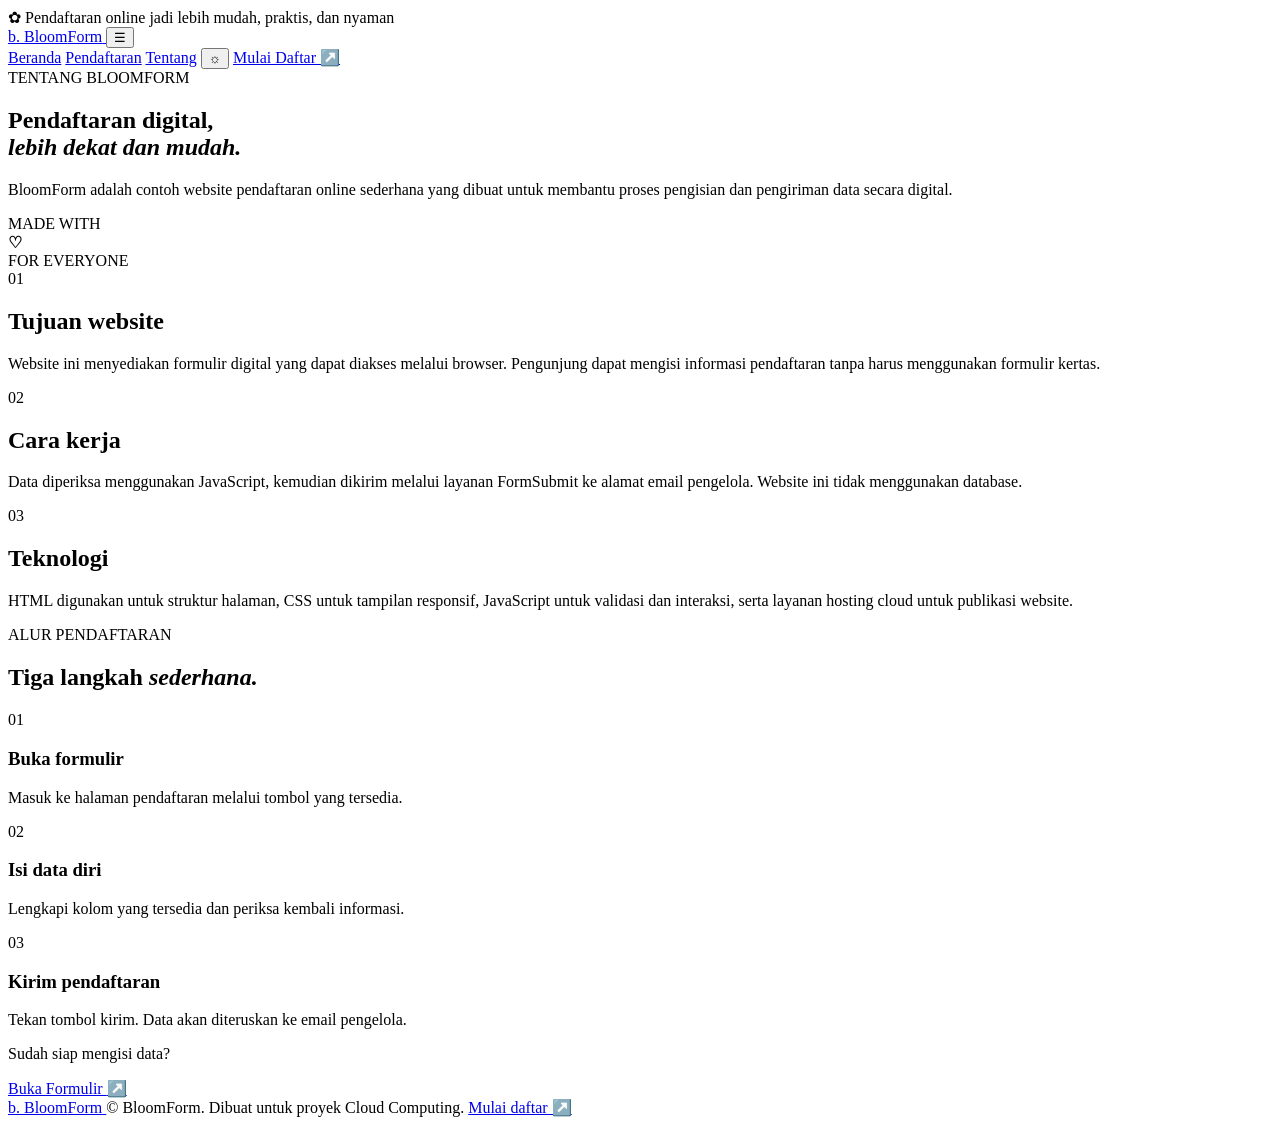
==== tentang.html @ 1be65e33 "Create tentang.html" ====
<!DOCTYPE html>
<html lang="id">
<head>
    <meta charset="UTF-8">
    <meta name="viewport" content="width=device-width, initial-scale=1.0">
    <meta name="description" content="Informasi tentang website BloomForm.">

    <title>Tentang — BloomForm</title>

    <link rel="preconnect" href="https://fonts.googleapis.com">
    <link rel="preconnect" href="https://fonts.gstatic.com" crossorigin>

    <link href="https://fonts.googleapis.com/css2?family=DM+Sans:wght@400;500;600;700&family=Playfair+Display:wght@600;700&display=swap" rel="stylesheet">

    <link rel="stylesheet" href="assets/style.css">
</head>
<body>

    <div class="announcement">
        ✿ Pendaftaran online jadi lebih mudah, praktis, dan nyaman
    </div>

    <header class="site-header">
        <a class="brand" href="index.html">
            <span class="brand-mark">b.</span>
            <span>Bloom<span class="brand-light">Form</span></span>
        </a>

        <button class="menu-toggle" aria-label="Buka navigasi" aria-expanded="false">☰</button>

        <nav class="nav">
            <a href="index.html">Beranda</a>
            <a href="daftar.html">Pendaftaran</a>
            <a class="active" href="tentang.html">Tentang</a>
            <button class="theme-toggle" type="button" aria-label="Ganti tema">☼</button>
            <a class="nav-cta" href="daftar.html">Mulai Daftar <span>↗️</span></a>
        </nav>
    </header>

    <main>

        <section class="about-hero container">

            <span class="eyebrow">
                <span class="eyebrow-dot"></span>
                TENTANG BLOOMFORM
            </span>

            <h1>
                Pendaftaran digital,<br>
                <em>lebih dekat dan mudah.</em>
            </h1>

            <p>
                BloomForm adalah contoh website pendaftaran online sederhana
                yang dibuat untuk membantu proses pengisian dan pengiriman
                data secara digital.
            </p>

            <div class="about-stamp">
                MADE WITH<br>
                <b>♡</b><br>
                FOR EVERYONE
            </div>

        </section>

        <section class="about-content">
            <div class="container about-grid">

                <article class="about-panel">
                    <span class="big-number">01</span>
                    <h2>Tujuan website</h2>
                    <p>
                        Website ini menyediakan formulir digital yang dapat
                        diakses melalui browser. Pengunjung dapat mengisi
                        informasi pendaftaran tanpa harus menggunakan
                        formulir kertas.
                    </p>
                </article>

                <article class="about-panel">
                    <span class="big-number">02</span>
                    <h2>Cara kerja</h2>
                    <p>
                        Data diperiksa menggunakan JavaScript, kemudian
                        dikirim melalui layanan FormSubmit ke alamat email
                        pengelola. Website ini tidak menggunakan database.
                    </p>
                </article>

                <article class="about-panel">
                    <span class="big-number">03</span>
                    <h2>Teknologi</h2>
                    <p>
                        HTML digunakan untuk struktur halaman, CSS untuk
                        tampilan responsif, JavaScript untuk validasi dan
                        interaksi, serta layanan hosting cloud untuk
                        publikasi website.
                    </p>
                </article>

            </div>
        </section>

        <section class="steps-section container">

            <div class="section-heading">
                <span class="eyebrow">ALUR PENDAFTARAN</span>
                <h2>Tiga langkah <em>sederhana.</em></h2>
            </div>

            <div class="steps">

                <div class="step">
                    <span>01</span>
                    <div>
                        <h3>Buka formulir</h3>
                        <p>
                            Masuk ke halaman pendaftaran melalui tombol
                            yang tersedia.
                        </p>
                    </div>
                </div>

                <div class="step">
                    <span>02</span>
                    <div>
                        <h3>Isi data diri</h3>
                        <p>
                            Lengkapi kolom yang tersedia dan periksa
                            kembali informasi.
                        </p>
                    </div>
                </div>

                <div class="step">
                    <span>03</span>
                    <div>
                        <h3>Kirim pendaftaran</h3>
                        <p>
                            Tekan tombol kirim. Data akan diteruskan
                            ke email pengelola.
                        </p>
                    </div>
                </div>

            </div>

            <div class="about-action">
                <p>Sudah siap mengisi data?</p>

                <a class="button button-primary" href="daftar.html">
                    Buka Formulir <span>↗️</span>
                </a>
            </div>

        </section>

    </main>

    <footer class="footer">
        <div class="container footer-inner">

            <a class="brand" href="index.html">
                <span class="brand-mark">b.</span>
                <span>Bloom<span class="brand-light">Form</span></span>
            </a>

            <span>
                © <span class="year"></span>
                BloomForm. Dibuat untuk proyek Cloud Computing.
            </span>

            <a href="daftar.html">Mulai daftar ↗️</a>

        </div>
    </footer>

    <script src="assets/script.js"></script>
</body>
</html>
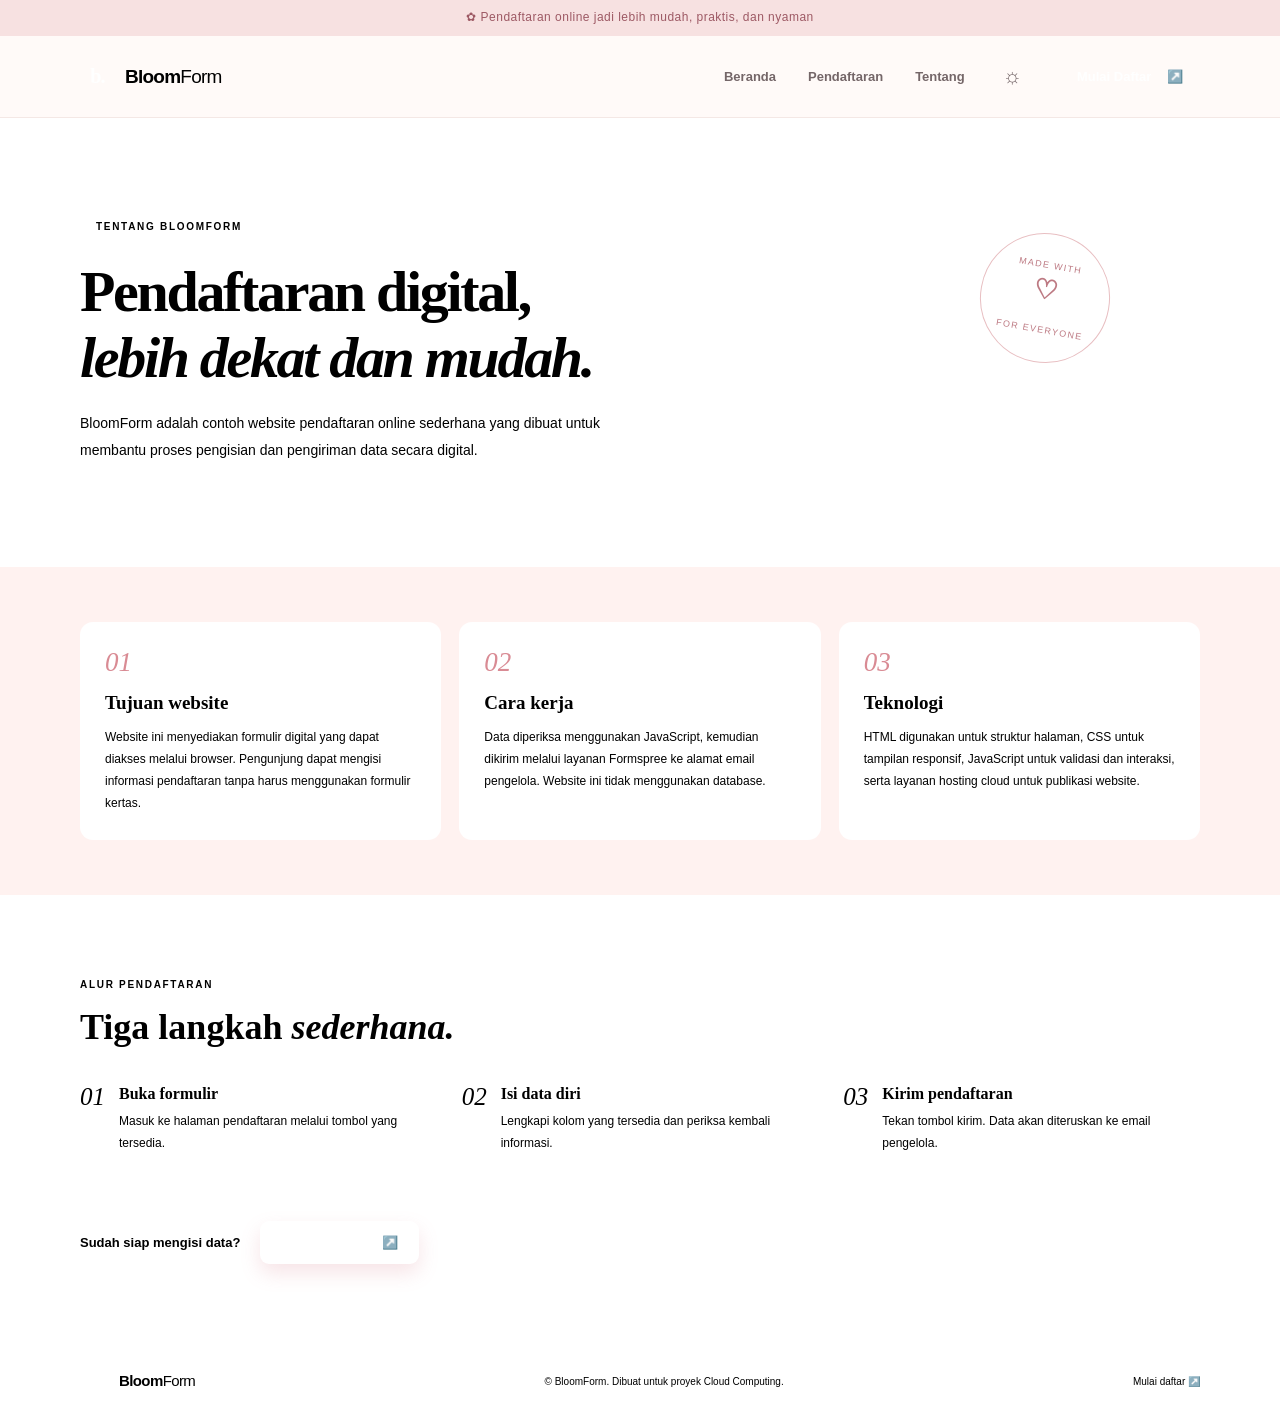
==== commit 7877e4a1: "Update tentang.html" ====
--- a/tentang.html
+++ b/tentang.html
@@ -1,3 +1,4 @@
+
 <!DOCTYPE html>
 <html lang="id">
 <head>
@@ -84,7 +85,7 @@
                     <h2>Cara kerja</h2>
                     <p>
                         Data diperiksa menggunakan JavaScript, kemudian
-                        dikirim melalui layanan FormSubmit ke alamat email
+                        dikirim melalui layanan Formspree ke alamat email
                         pengelola. Website ini tidak menggunakan database.
                     </p>
                 </article>
--- a/assets/style.css
+++ b/assets/style.css
@@ -0,0 +1,1213 @@
+root {
+    --bg: #fffaf8;
+    --surface: #fff;
+    --surface-soft: #fff1f0;
+    --pink: #d97886;
+    --pink-dark: #b95d6d;
+    --pink-pale: #f8dfe0;
+    --ink: #342a2c;
+    --muted: #887a7b;
+    --line: #f0e2df;
+    --shadow: 0 22px 60px rgba(126,74,80,.10);
+}
+
+* {
+    box-sizing: border-box;
+}
+
+html {
+    scroll-behavior: smooth;
+}
+
+body {
+    margin: 0;
+    background: var(--bg);
+    color: var(--ink);
+    font-family: "DM Sans", sans-serif;
+    line-height: 1.65;
+}
+
+a {
+    color: inherit;
+    text-decoration: none;
+}
+
+.container {
+    width: min(1120px, calc(100% - 48px));
+    margin-inline: auto;
+}
+
+.announcement {
+    text-align: center;
+    background: #f7e1e1;
+    color: #9d5964;
+    font-size: 12px;
+    letter-spacing: .04em;
+    padding: 8px 15px;
+}
+
+.site-header {
+    height: 82px;
+    padding: 0 max(24px, calc((100% - 1120px)/2));
+    display: flex;
+    align-items: center;
+    justify-content: space-between;
+    background: rgba(255,250,248,.92);
+    position: sticky;
+    top: 0;
+    z-index: 10;
+    border-bottom: 1px solid rgba(240,226,223,.75);
+    backdrop-filter: blur(12px);
+}
+
+.brand {
+    display: flex;
+    align-items: center;
+    gap: 10px;
+    font-size: 19px;
+    font-weight: 700;
+    letter-spacing: -.04em;
+}
+
+.brand-mark {
+    width: 35px;
+    height: 35px;
+    display: grid;
+    place-items: center;
+    background: var(--pink);
+    color: white;
+    border-radius: 12px 12px 12px 4px;
+    font-family: "Playfair Display", serif;
+    font-size: 20px;
+}
+
+.brand-light {
+    font-weight: 500;
+    color: var(--pink);
+}
+
+.nav {
+    display: flex;
+    align-items: center;
+    gap: 32px;
+    font-size: 13px;
+    font-weight: 600;
+    color: #746668;
+}
+
+.nav > a:not(.nav-cta):hover,
+.nav > a.active {
+    color: var(--pink-dark);
+}
+
+.nav-cta {
+    padding: 11px 17px;
+    border-radius: 9px;
+    background: var(--pink);
+    color: white;
+}
+
+.nav-cta span,
+.button span {
+    margin-left: 12px;
+}
+
+.theme-toggle,
+.menu-toggle {
+    border: 0;
+    background: transparent;
+    color: var(--pink-dark);
+    font-size: 21px;
+    cursor: pointer;
+}
+
+.menu-toggle {
+    display: none;
+}
+
+/* BERANDA */
+
+.hero {
+    min-height: 590px;
+    display: grid;
+    grid-template-columns: 1.02fr .98fr;
+    align-items: center;
+    gap: 35px;
+    padding-top: 48px;
+    padding-bottom: 65px;
+}
+
+.eyebrow {
+    display: inline-flex;
+    align-items: center;
+    gap: 9px;
+    color: var(--pink-dark);
+    font-size: 10px;
+    font-weight: 700;
+    letter-spacing: .17em;
+}
+
+.eyebrow-dot {
+    width: 7px;
+    height: 7px;
+    background: var(--pink);
+    border-radius: 50%;
+}
+
+h1, h2, h3, p {
+    margin-top: 0;
+}
+
+.hero h1,
+.form-intro h1,
+.about-hero h1 {
+    font: 700 clamp(42px, 5.4vw, 66px)/1.13 "Playfair Display", serif;
+    letter-spacing: -.04em;
+    margin: 20px 0;
+}
+
+.hero h1 em,
+.section-heading h2 em,
+.form-intro h1 em,
+.about-hero h1 em {
+    font-weight: 600;
+    color: var(--pink);
+    font-style: italic;
+}
+
+.hero-desc {
+    max-width: 470px;
+    color: var(--muted);
+    font-size: 15px;
+    line-height: 1.9;
+}
+
+.hero-actions {
+    display: flex;
+    align-items: center;
+    gap: 25px;
+    margin-top: 29px;
+}
+
+.button {
+    display: inline-flex;
+    align-items: center;
+    justify-content: center;
+    border: 0;
+    border-radius: 9px;
+    padding: 14px 21px;
+    font: 700 13px "DM Sans", sans-serif;
+    cursor: pointer;
+    transition: .2s;
+}
+
+.button:hover,
+.nav-cta:hover {
+    transform: translateY(-2px);
+    filter: brightness(.98);
+}
+
+.button-primary {
+    background: var(--pink);
+    color: white;
+    box-shadow: 0 9px 20px rgba(217,120,134,.2);
+}
+
+.text-link {
+    font-size: 12px;
+    font-weight: 700;
+    color: #806e70;
+}
+
+.text-link span {
+    color: var(--pink);
+    margin-left: 7px;
+}
+
+.hero-note {
+    display: flex;
+    align-items: center;
+    gap: 10px;
+    color: #9b8b8c;
+    font-size: 11px;
+    margin-top: 42px;
+}
+
+.note-icon {
+    font-size: 20px;
+    color: var(--pink);
+}
+
+.hero-art {
+    height: 455px;
+    position: relative;
+    display: grid;
+    place-items: center;
+}
+
+.art-blob {
+    position: absolute;
+    width: 370px;
+    height: 370px;
+    border-radius: 47% 53% 60% 40% / 47% 42% 58% 53%;
+    background: linear-gradient(140deg,#f9e2e1,#f4cfd0);
+    transform: rotate(-9deg);
+}
+
+.form-preview {
+    position: relative;
+    width: 280px;
+    background: white;
+    border-radius: 17px;
+    padding: 24px 25px;
+    box-shadow: 0 25px 70px rgba(129,77,83,.17);
+    transform: rotate(2deg);
+}
+
+.preview-top {
+    display: flex;
+    justify-content: space-between;
+    align-items: center;
+}
+
+.preview-logo {
+    font: 700 22px "Playfair Display";
+    color: var(--pink);
+}
+
+.preview-status {
+    font-size: 8px;
+    letter-spacing: .15em;
+    color: #b58c91;
+}
+
+.preview-kicker {
+    font-size: 8px;
+    letter-spacing: .2em;
+    color: var(--pink);
+    font-weight: 700;
+    margin: 22px 0 5px;
+}
+
+.form-preview h3 {
+    font: 700 25px/1.15 "Playfair Display";
+    margin-bottom: 19px;
+}
+
+.preview-field {
+    border: 1px solid #f0e6e4;
+    border-radius: 7px;
+    padding: 8px 10px;
+    margin-top: 9px;
+}
+
+.preview-field small,
+.preview-field span {
+    display: block;
+}
+
+.preview-field small {
+    font-size: 8px;
+    color: #9d8588;
+}
+
+.preview-field span {
+    font-size: 10px;
+    color: #b8acad;
+}
+
+.preview-submit {
+    background: var(--pink);
+    color: white;
+    border-radius: 6px;
+    margin-top: 13px;
+    padding: 10px;
+    font-size: 9px;
+    text-align: center;
+}
+
+.preview-submit span {
+    float: right;
+}
+
+.preview-foot {
+    text-align: center;
+    font-size: 8px;
+    color: #b99da1;
+    margin-top: 13px;
+}
+
+.mini-card {
+    position: absolute;
+    display: flex;
+    align-items: center;
+    gap: 10px;
+    background: white;
+    padding: 12px 15px;
+    border-radius: 11px;
+    box-shadow: var(--shadow);
+    z-index: 2;
+}
+
+.mini-card b,
+.mini-card small {
+    display: block;
+}
+
+.mini-card b {
+    font-size: 10px;
+}
+
+.mini-card small {
+    font-size: 8px;
+    color: #a28e90;
+}
+
+.mini-icon,
+.check-icon {
+    width: 30px;
+    height: 30px;
+    border-radius: 9px;
+    display: grid;
+    place-items: center;
+    background: #fff0ef;
+    color: var(--pink);
+    font-size: 17px;
+}
+
+.check-icon {
+    background: #edf5ed;
+    color: #6b9b76;
+}
+
+.card-top {
+    top: 65px;
+    left: 0;
+}
+
+.card-bottom {
+    bottom: 50px;
+    right: -5px;
+}
+
+.flower {
+    position: absolute;
+    color: #d98791;
+}
+
+.flower-one {
+    font-size: 48px;
+    top: 22px;
+    right: 55px;
+}
+
+.flower-two {
+    font-size: 35px;
+    bottom: 28px;
+    left: 30px;
+}
+
+.sparkle {
+    position: absolute;
+    color: #ce8790;
+}
+
+.sparkle-one {
+    font-size: 30px;
+    left: 50px;
+    top: 135px;
+}
+
+.sparkle-two {
+    font-size: 23px;
+    right: 42px;
+    bottom: 120px;
+}
+
+/* KEUNGGULAN */
+
+.benefits-section {
+    background: #fff4f2;
+    padding: 75px 0 85px;
+}
+
+.section-heading {
+    margin-bottom: 33px;
+}
+
+.section-heading.centered {
+    text-align: center;
+}
+
+.section-heading h2,
+.steps-section h2 {
+    font: 700 36px "Playfair Display";
+    margin: 10px 0;
+}
+
+.section-heading p {
+    color: var(--muted);
+    font-size: 13px;
+}
+
+.benefit-grid {
+    display: grid;
+    grid-template-columns: repeat(3,1fr);
+    gap: 18px;
+}
+
+.benefit-card {
+    padding: 27px;
+    background: white;
+    border: 1px solid #f5e7e4;
+    border-radius: 13px;
+}
+
+.benefit-icon {
+    width: 40px;
+    height: 40px;
+    display: grid;
+    place-items: center;
+    background: #fff0ef;
+    border-radius: 12px;
+    color: var(--pink);
+    font-size: 23px;
+}
+
+.benefit-card h3 {
+    font: 700 17px "Playfair Display";
+    margin: 18px 0 8px;
+}
+
+.benefit-card p {
+    color: var(--muted);
+    font-size: 12px;
+    margin: 0;
+    line-height: 1.8;
+}
+
+/* CTA */
+
+.bottom-cta {
+    position: relative;
+    overflow: hidden;
+    background: #d97886;
+    color: white;
+    border-radius: 17px;
+    margin-top: 75px;
+    margin-bottom: 75px;
+    padding: 36px 43px;
+    display: flex;
+    align-items: center;
+    justify-content: space-between;
+}
+
+.bottom-cta .eyebrow {
+    color: #ffe7e8;
+}
+
+.bottom-cta h2 {
+    font: 700 29px "Playfair Display";
+    margin: 7px 0;
+}
+
+.bottom-cta p {
+    font-size: 12px;
+    color: #ffe8e9;
+    margin: 0;
+}
+
+.button-light {
+    background: white;
+    color: #b85e6d;
+    position: relative;
+    z-index: 1;
+}
+
+.cta-flower {
+    position: absolute;
+    font-size: 140px;
+    right: 250px;
+    top: -40px;
+    color: rgba(255,255,255,.12);
+}
+
+/* FOOTER */
+
+.footer {
+    border-top: 1px solid var(--line);
+    padding: 23px 0;
+}
+
+.footer-inner {
+    display: flex;
+    align-items: center;
+    justify-content: space-between;
+    gap: 15px;
+}
+
+.footer-inner > span,
+.footer-inner > a:last-child {
+    font-size: 10px;
+    color: var(--muted);
+}
+
+.footer .brand {
+    font-size: 15px;
+}
+
+.footer .brand-mark {
+    width: 29px;
+    height: 29px;
+    font-size: 16px;
+}
+
+/* FORMULIR */
+
+.form-page {
+    display: grid;
+    grid-template-columns: .72fr 1.28fr;
+    gap: 70px;
+    padding-top: 75px;
+    padding-bottom: 85px;
+    align-items: start;
+}
+
+.form-intro {
+    position: sticky;
+    top: 130px;
+    padding-top: 30px;
+}
+
+.form-intro h1 {
+    font-size: 49px;
+}
+
+.form-intro > p,
+.about-hero > p {
+    font-size: 14px;
+    color: var(--muted);
+    line-height: 1.9;
+    max-width: 360px;
+}
+
+.form-side-note {
+    display: flex;
+    gap: 13px;
+    align-items: center;
+    margin-top: 42px;
+    padding: 15px;
+    background: #fff0ef;
+    border-radius: 11px;
+    max-width: 280px;
+}
+
+.form-side-note > span {
+    font-size: 24px;
+    color: var(--pink);
+}
+
+.form-side-note b,
+.form-side-note small {
+    display: block;
+}
+
+.form-side-note b {
+    font-size: 11px;
+}
+
+.form-side-note small {
+    font-size: 10px;
+    color: var(--muted);
+}
+
+.side-decoration {
+    font-size: 115px;
+    color: #f5dddd;
+    margin: 25px 0 0 35px;
+}
+
+.form-card {
+    background: white;
+    border: 1px solid var(--line);
+    border-radius: 16px;
+    padding: 34px;
+    box-shadow: var(--shadow);
+}
+
+.form-card-heading {
+    display: flex;
+    align-items: end;
+    justify-content: space-between;
+    border-bottom: 1px solid var(--line);
+    padding-bottom: 20px;
+    margin-bottom: 24px;
+}
+
+.form-card-heading h2 {
+    font: 700 25px "Playfair Display";
+    margin: 5px 0 0;
+}
+
+.required-note {
+    font-size: 10px;
+    color: var(--muted);
+}
+
+.field-row {
+    display: grid;
+    grid-template-columns: 1fr 1fr;
+    gap: 17px;
+}
+
+.field {
+    margin-bottom: 17px;
+}
+
+.field label {
+    display: block;
+    font-size: 11px;
+    font-weight: 700;
+    margin-bottom: 7px;
+}
+
+.field label span,
+.consent b {
+    color: var(--pink-dark);
+}
+
+.field label small {
+    font-weight: 400;
+    color: var(--muted);
+}
+
+input,
+select,
+textarea {
+    width: 100%;
+    border: 1px solid #eadedc;
+    border-radius: 8px;
+    background: #fffdfc;
+    padding: 12px 13px;
+    font: 12px "DM Sans", sans-serif;
+    color: var(--ink);
+    outline: none;
+    transition: .2s;
+}
+
+input:focus,
+select:focus,
+textarea:focus {
+    border-color: var(--pink);
+    box-shadow: 0 0 0 3px rgba(217,120,134,.12);
+}
+
+input::placeholder,
+textarea::placeholder {
+    color: #b9acad;
+}
+
+textarea {
+    resize: vertical;
+    min-height: 78px;
+}
+
+.consent {
+    display: flex;
+    align-items: flex-start;
+    gap: 10px;
+    font-size: 10px;
+    color: #837577;
+    line-height: 1.7;
+    margin: 5px 0 20px;
+}
+
+.consent input {
+    width: 15px;
+    height: 15px;
+    accent-color: var(--pink);
+    margin-top: 2px;
+    flex-shrink: 0;
+}
+
+.submit-button {
+    width: 100%;
+}
+
+.submit-button:disabled {
+    opacity: .65;
+    cursor: not-allowed;
+}
+
+.form-privacy {
+    text-align: center;
+    font-size: 9px;
+    color: #a18f91;
+    margin: 12px 0 0;
+}
+
+.form-message {
+    font-size: 11px;
+    text-align: center;
+    margin-top: 12px;
+    color: #b24f5e;
+}
+
+.honey {
+    position: absolute;
+    left: -5000px;
+}
+
+.success-panel {
+    text-align: center;
+    padding: 35px 10px;
+}
+
+.success-panel[hidden] {
+    display: none;
+}
+
+.success-symbol {
+    width: 58px;
+    height: 58px;
+    border-radius: 50%;
+    display: grid;
+    place-items: center;
+    background: #edf6ee;
+    color: #63956d;
+    font-size: 28px;
+    margin: 0 auto 17px;
+}
+
+.success-panel h2 {
+    font: 700 30px "Playfair Display";
+}
+
+.success-panel p {
+    font-size: 13px;
+    color: var(--muted);
+    max-width: 340px;
+    margin: 0 auto 22px;
+}
+
+/* TENTANG */
+
+.about-hero {
+    position: relative;
+    padding-top: 95px;
+    padding-bottom: 90px;
+}
+
+.about-hero h1 {
+    font-size: 58px;
+}
+
+.about-hero > p {
+    max-width: 560px;
+}
+
+.about-stamp {
+    position: absolute;
+    right: 8%;
+    top: 115px;
+    width: 130px;
+    height: 130px;
+    border: 1px solid #e8bfc2;
+    border-radius: 50%;
+    display: grid;
+    place-content: center;
+    text-align: center;
+    color: #bd7a83;
+    font-size: 9px;
+    letter-spacing: .15em;
+    transform: rotate(10deg);
+}
+
+.about-stamp b {
+    font-size: 27px;
+    line-height: 1.3;
+}
+
+.about-content {
+    background: #fff2f0;
+    padding: 55px 0;
+}
+
+.about-grid {
+    display: grid;
+    grid-template-columns: repeat(3,1fr);
+    gap: 18px;
+}
+
+.about-panel {
+    background: white;
+    border-radius: 13px;
+    padding: 25px;
+}
+
+.big-number {
+    font: italic 27px "Playfair Display";
+    color: #d98b94;
+}
+
+.about-panel h2 {
+    font: 700 19px "Playfair Display";
+    margin: 12px 0;
+}
+
+.about-panel p,
+.step p {
+    font-size: 12px;
+    color: var(--muted);
+    line-height: 1.85;
+    margin: 0;
+}
+
+.steps-section {
+    padding-top: 75px;
+    padding-bottom: 80px;
+}
+
+.steps {
+    display: grid;
+    grid-template-columns: repeat(3,1fr);
+    gap: 25px;
+    margin-top: 35px;
+}
+
+.step {
+    display: flex;
+    gap: 14px;
+}
+
+.step > span {
+    font: italic 25px "Playfair Display";
+    color: var(--pink);
+}
+
+.step h3 {
+    font: 700 16px "Playfair Display";
+    margin: 2px 0 7px;
+}
+
+.about-action {
+    display: flex;
+    align-items: center;
+    gap: 20px;
+    margin-top: 42px;
+    padding-top: 25px;
+    border-top: 1px solid var(--line);
+}
+
+.about-action p {
+    font-size: 13px;
+    font-weight: 700;
+    margin: 0;
+}
+
+/* DARK MODE */
+
+body.dark {
+    --bg: #211b1d;
+    --surface: #2b2326;
+    --surface-soft: #38282d;
+    --ink: #f7e9e9;
+    --muted: #c0aeb1;
+    --line: #49383d;
+    --shadow: 0 22px 60px rgba(0,0,0,.2);
+    background: var(--bg);
+    color: var(--ink);
+}
+
+body.dark .site-header {
+    background: rgba(33,27,29,.94);
+}
+
+body.dark .benefits-section,
+body.dark .about-content {
+    background: #2b2225;
+}
+
+body.dark .benefit-card,
+body.dark .form-card,
+body.dark .about-panel,
+body.dark .mini-card,
+body.dark .form-preview {
+    background: #33292d;
+    border-color: #4a383e;
+}
+
+body.dark input,
+body.dark select,
+body.dark textarea {
+    background: #2b2326;
+    border-color: #57434a;
+    color: var(--ink);
+}
+
+body.dark .preview-field {
+    border-color: #59464b;
+}
+
+body.dark .preview-field span {
+    color: #c4afb2;
+}
+
+body.dark .form-preview h3 {
+    color: #f7e9e9;
+}
+
+body.dark .form-side-note {
+    background: #38282d;
+}
+
+body.dark .nav {
+    color: #d0bfc1;
+}
+
+body.dark .footer {
+    border-color: var(--line);
+}
+
+/* RESPONSIVE TABLET */
+
+@media (max-width: 800px) {
+    .nav {
+        gap: 17px;
+    }
+
+    .hero {
+        grid-template-columns: 1fr;
+        padding-top: 55px;
+    }
+
+    .hero-copy {
+        max-width: 600px;
+    }
+
+    .hero-art {
+        height: 410px;
+    }
+
+    .form-page {
+        grid-template-columns: 1fr;
+        gap: 25px;
+    }
+
+    .form-intro {
+        position: static;
+        padding-top: 0;
+    }
+
+    .form-intro h1 {
+        font-size: 42px;
+    }
+
+    .side-decoration {
+        display: none;
+    }
+
+    .form-side-note {
+        margin-top: 20px;
+    }
+
+    .about-stamp {
+        right: 4%;
+        top: 110px;
+    }
+
+    .about-hero h1 {
+        font-size: 48px;
+    }
+}
+
+/* RESPONSIVE HP */
+
+@media (max-width: 600px) {
+    .container {
+        width: min(100% - 32px, 500px);
+    }
+
+    .site-header {
+        height: 68px;
+        padding: 0 16px;
+    }
+
+    .menu-toggle {
+        display: block;
+    }
+
+    .nav {
+        display: none;
+        position: absolute;
+        top: 68px;
+        left: 0;
+        right: 0;
+        background: var(--bg);
+        padding: 18px 20px 22px;
+        box-shadow: 0 12px 20px rgba(80,50,55,.08);
+        flex-direction: column;
+        align-items: stretch;
+        gap: 16px;
+    }
+
+    .nav.open {
+        display: flex;
+    }
+
+    .nav-cta {
+        text-align: center;
+    }
+
+    .theme-toggle {
+        align-self: flex-start;
+    }
+
+    .hero {
+        padding-top: 48px;
+        padding-bottom: 35px;
+        gap: 5px;
+    }
+
+    .hero h1 {
+        font-size: 44px;
+    }
+
+    .hero-desc {
+        font-size: 13px;
+    }
+
+    .hero-actions {
+        gap: 16px;
+        flex-wrap: wrap;
+    }
+
+    .hero-note {
+        margin-top: 28px;
+        font-size: 9px;
+    }
+
+    .hero-art {
+        height: 370px;
+    }
+
+    .art-blob {
+        width: 290px;
+        height: 290px;
+    }
+
+    .form-preview {
+        width: 245px;
+        padding: 20px;
+    }
+
+    .card-top {
+        left: -3px;
+        top: 43px;
+    }
+
+    .card-bottom {
+        right: -3px;
+        bottom: 34px;
+    }
+
+    .flower-one {
+        right: 18px;
+    }
+
+    .benefits-section {
+        padding: 55px 0;
+    }
+
+    .section-heading h2,
+    .steps-section h2 {
+        font-size: 29px;
+    }
+
+    .benefit-grid,
+    .about-grid,
+    .steps {
+        grid-template-columns: 1fr;
+    }
+
+    .benefit-card {
+        padding: 22px;
+    }
+
+    .bottom-cta {
+        margin-top: 45px;
+        margin-bottom: 45px;
+        padding: 28px 23px;
+        align-items: flex-start;
+        flex-direction: column;
+        gap: 18px;
+    }
+
+    .cta-flower {
+        right: 0;
+    }
+
+    .footer-inner {
+        flex-wrap: wrap;
+        justify-content: center;
+        text-align: center;
+    }
+
+    .footer-inner > span {
+        order: 3;
+        width: 100%;
+    }
+
+    .form-page {
+        padding-top: 48px;
+        padding-bottom: 55px;
+    }
+
+    .form-card {
+        padding: 22px 17px;
+    }
+
+    .form-card-heading h2 {
+        font-size: 22px;
+    }
+
+    .field-row {
+        grid-template-columns: 1fr;
+        gap: 0;
+    }
+
+    .about-hero {
+        padding-top: 60px;
+        padding-bottom: 55px;
+    }
+
+    .about-hero h1 {
+        font-size: 41px;
+        max-width: 330px;
+    }
+
+    .about-stamp {
+        position: static;
+        margin: 30px 0 0 8px;
+        width: 100px;
+        height: 100px;
+    }
+
+    .about-content {
+        padding: 35px 0;
+    }
+
+    .steps-section {
+        padding-top: 55px;
+        padding-bottom: 55px;
+    }
+
+    .steps {
+        gap: 22px;
+    }
+
+    .about-action {
+        align-items: flex-start;
+        flex-direction: column;
+    }
+}
